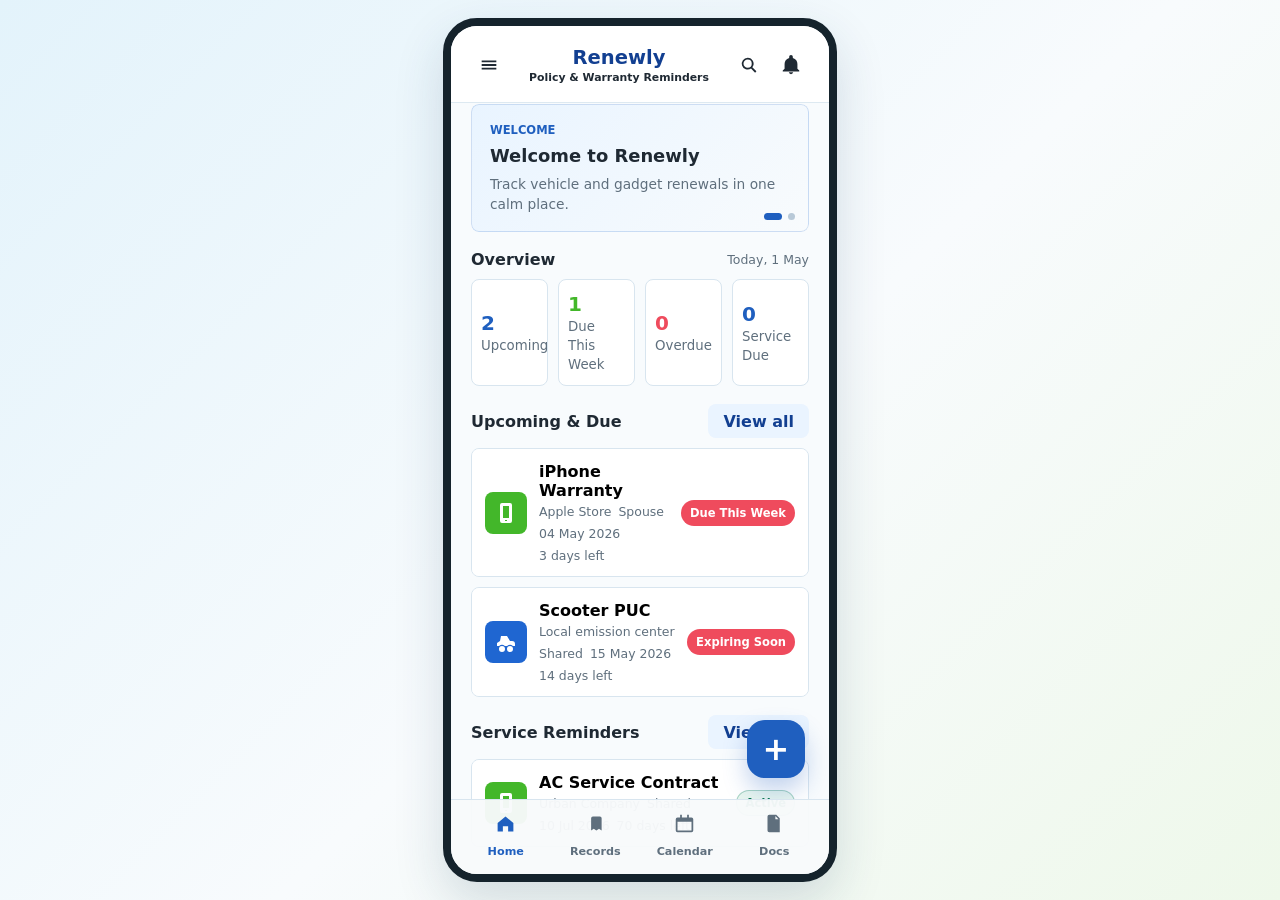
==== index.html @ 43bb4f67 "Initial Renewly MVP" ====
<!doctype html>
<html lang="en">
  <head>
    <meta charset="utf-8" />
    <meta name="viewport" content="width=device-width, initial-scale=1" />
    <title>Renewly: Policy & Warranty Reminders</title>
    <link rel="stylesheet" href="styles.css" />
  </head>
  <body>
    <main class="phone-shell" aria-label="Renewly mobile app prototype">
      <section class="app-screen">
        <header class="topbar">
          <button class="header-icon" type="button" data-action="open-settings" aria-label="Open options">
            <svg viewBox="0 0 24 24" aria-hidden="true"><path d="M4 7h16v2H4zm0 4h16v2H4zm0 4h16v2H4z" /></svg>
          </button>
          <div>
            <h1 id="top-title">Renewly</h1>
            <p id="top-subtitle">Policy & Warranty Reminders</p>
          </div>
          <div class="header-actions">
            <button class="header-icon" type="button" data-action="toggle-search" aria-label="Search">
              <svg viewBox="0 0 24 24" aria-hidden="true"><path d="M10.5 4a6.5 6.5 0 0 1 5.14 10.48l4.44 4.44-1.42 1.42-4.44-4.44A6.5 6.5 0 1 1 10.5 4zm0 2a4.5 4.5 0 1 0 0 9 4.5 4.5 0 0 0 0-9z" /></svg>
            </button>
            <button class="header-icon" type="button" data-action="open-notifications" aria-label="Open notifications">
              <svg viewBox="0 0 24 24" aria-hidden="true"><path d="M12 22a2.5 2.5 0 0 0 2.4-2h-4.8A2.5 2.5 0 0 0 12 22zm7-6v-5a7 7 0 0 0-5-6.7V3a2 2 0 0 0-4 0v1.3A7 7 0 0 0 5 11v5l-2 2v1h18v-1z" /></svg>
            </button>
          </div>
        </header>
        <div class="top-search-panel" id="top-search-panel" hidden>
          <label class="search-field">
            <svg viewBox="0 0 24 24" aria-hidden="true"><path d="M10.5 4a6.5 6.5 0 0 1 5.14 10.48l4.44 4.44-1.42 1.42-4.44-4.44A6.5 6.5 0 1 1 10.5 4zm0 2a4.5 4.5 0 1 0 0 9 4.5 4.5 0 0 0 0-9z" /></svg>
            <input id="global-search-input" type="search" placeholder="Search Renewly" />
          </label>
        </div>

        <section class="content active" id="view-home" data-view="home">
          <label class="search-field screen-search">
            <span aria-hidden="true">Search</span>
            <input id="home-search-input" type="search" placeholder="Search home" />
          </label>

          <div class="announcement-carousel" aria-label="Renewly announcements">
            <div class="announcement-track" id="announcement-track">
              <article class="announcement-slide">
                <small>Welcome</small>
                <strong>Welcome to Renewly</strong>
                <span>Track vehicle and gadget renewals in one calm place.</span>
              </article>
              <article class="announcement-slide offer">
                <small>Reminder</small>
                <strong>Keep bills ready</strong>
                <span>Add photos now so renewal time is easier later.</span>
              </article>
            </div>
            <div class="announcement-dots" aria-label="Announcement slides">
              <button class="active" type="button" data-slide-index="0" aria-label="Show welcome slide"></button>
              <button type="button" data-slide-index="1" aria-label="Show reminder slide"></button>
            </div>
          </div>

          <div class="section-heading compact">
            <h2>Overview</h2>
            <small>Today, 1 May</small>
          </div>
          <div class="summary-grid" aria-label="Renewly summary">
            <button type="button" data-summary-filter="upcoming" aria-label="View upcoming records"><span id="summary-upcoming">0</span><small>Upcoming</small></button>
            <button type="button" data-summary-filter="due-week" aria-label="View records due this week"><span id="summary-due-week">0</span><small>Due This Week</small></button>
            <button type="button" data-summary-filter="overdue" aria-label="View overdue records"><span id="summary-overdue">0</span><small>Overdue</small></button>
            <button type="button" data-summary-filter="service" aria-label="View service due records"><span id="summary-service">0</span><small>Service Due</small></button>
          </div>

          <div class="section-heading">
            <h2>Upcoming & Due</h2>
            <button type="button" data-action="show-records">View all</button>
          </div>
          <div class="record-list" id="attention-list"></div>

          <div class="section-heading">
            <h2>Service Reminders</h2>
            <button type="button" data-filter-shortcut="Automobile">View all</button>
          </div>
          <div class="record-list" id="service-list"></div>
        </section>

        <section class="content" id="view-records" data-view="records">
          <div class="toolbar">
            <label class="search-field">
              <span aria-hidden="true">Search</span>
              <input id="search-input" type="search" placeholder="Search records" />
            </label>
            <select id="category-filter" aria-label="Filter records by category">
              <option value="All">All</option>
              <option value="Automobile">Automobiles</option>
              <option value="Electronics">Electronics</option>
            </select>
          </div>
          <div class="record-list" id="record-list"></div>
        </section>

        <section class="content" id="view-calendar" data-view="calendar">
          <label class="search-field screen-search">
            <span aria-hidden="true">Search</span>
            <input id="calendar-search-input" type="search" placeholder="Search calendar" />
          </label>
          <div class="calendar-card">
            <div>
              <p class="eyebrow">May 2026</p>
              <h2>Renewal Calendar</h2>
            </div>
            <div class="calendar-strip" id="calendar-strip"></div>
          </div>
          <div class="section-heading"><h2>Upcoming Timeline</h2></div>
          <div class="timeline" id="timeline-list"></div>
        </section>

        <section class="content" id="view-documents" data-view="documents">
          <label class="search-field screen-search">
            <span aria-hidden="true">Search</span>
            <input id="document-search-input" type="search" placeholder="Search documents" />
          </label>
          <div class="segment-tabs" aria-label="Filter documents">
            <button class="active" type="button" data-document-filter="All">All</button>
            <button type="button" data-document-filter="Automobile">Automobiles</button>
            <button type="button" data-document-filter="Electronics">Electronics</button>
          </div>
          <div class="section-heading">
            <h2>Documents</h2>
            <button type="button" data-action="open-add">Attach new</button>
          </div>
          <div class="document-list" id="document-list"></div>
        </section>

        <section class="content" id="view-settings" data-view="settings">
          <label class="search-field screen-search">
            <span aria-hidden="true">Search</span>
            <input id="settings-search-input" type="search" placeholder="Search settings" />
          </label>
          <div class="settings-group" data-settings-group="reminder defaults 90 days 30 days 7 days 1 day before">
            <h2>Reminder Defaults</h2>
            <label><input type="checkbox" checked data-reminder="90" /> 90 days before</label>
            <label><input type="checkbox" checked data-reminder="30" /> 30 days before</label>
            <label><input type="checkbox" checked data-reminder="7" /> 7 days before</label>
            <label><input type="checkbox" checked data-reminder="1" /> 1 day before</label>
          </div>
          <div class="settings-group" data-settings-group="family labels self spouse child parent shared">
            <h2>Family Labels</h2>
            <div class="chip-row">
              <span>Self</span><span>Spouse</span><span>Child</span><span>Parent</span><span>Shared</span>
            </div>
          </div>
          <div class="settings-group" data-settings-group="privacy backup app lock export reset demo data local first">
            <h2>Privacy & Backup</h2>
            <label><input type="checkbox" id="app-lock-toggle" /> App lock</label>
            <button class="settings-button" type="button" data-action="export-data">Backup now</button>
            <button class="settings-button muted" type="button" data-action="reset-demo">Reset demo data</button>
            <p class="settings-note" id="settings-note">Local-first data is stored in this browser.</p>
          </div>
          <div class="settings-group" data-settings-group="notifications reminder alerts permission android local notifications">
            <h2>Notification Readiness</h2>
            <label><input type="checkbox" id="notification-ready-toggle" /> Prepare reminder alerts</label>
            <p class="settings-note" id="notification-note">Real Android notifications will be connected in the native app step.</p>
          </div>
          <div class="settings-group" data-settings-group="ocr future bill policy warranty card scan">
            <h2>Future OCR</h2>
            <p class="settings-note">OCR is intentionally outside this MVP. For now, attach photos manually and keep records simple.</p>
          </div>
        </section>

        <button class="fab" type="button" data-action="open-add" aria-label="Add record">+</button>

        <nav class="bottom-nav" aria-label="Primary navigation">
          <button class="active" type="button" data-nav="home" aria-label="Home">
            <svg viewBox="0 0 24 24" aria-hidden="true"><path d="M3 11.5 12 4l9 7.5V21h-6v-6H9v6H3z" /></svg>
            <span>Home</span>
          </button>
          <button type="button" data-nav="records" aria-label="Records">
            <svg viewBox="0 0 24 24" aria-hidden="true"><path d="M7 4h10a2 2 0 0 1 2 2v14l-3-2-3 2-3-2-3 2V6a2 2 0 0 1 2-2zm2 5h6v2H9zm0 4h6v2H9z" /></svg>
            <span>Records</span>
          </button>
          <button type="button" data-nav="calendar" aria-label="Calendar">
            <svg viewBox="0 0 24 24" aria-hidden="true"><path d="M7 2h2v3h6V2h2v3h3a2 2 0 0 1 2 2v13a2 2 0 0 1-2 2H4a2 2 0 0 1-2-2V7a2 2 0 0 1 2-2h3zm13 8H4v10h16z" /></svg>
            <span>Calendar</span>
          </button>
          <button type="button" data-nav="documents" aria-label="Documents">
            <svg viewBox="0 0 24 24" aria-hidden="true"><path d="M6 2h8l4 4v16H6a2 2 0 0 1-2-2V4a2 2 0 0 1 2-2zm7 1.5V7h3.5zM8 12h8v2H8zm0 4h8v2H8z" /></svg>
            <span>Docs</span>
          </button>
        </nav>
      </section>
    </main>

    <dialog class="record-dialog" id="record-dialog">
      <form id="record-form" method="dialog">
        <div class="dialog-header">
          <div>
            <p class="eyebrow" id="record-form-mode">New reminder</p>
            <h2 id="record-form-title">Add Record</h2>
          </div>
          <button class="icon-button" type="button" data-action="close-add" aria-label="Close">X</button>
        </div>

        <label>Category
          <select name="category" required>
            <option value="Automobile">Automobile</option>
            <option value="Electronics">Electronics</option>
          </select>
        </label>
        <label>Item name
          <input name="title" required placeholder="Car insurance, iPhone warranty" />
        </label>
        <div class="two-column">
          <label>Type
            <select name="type" required>
              <option>Insurance</option><option>Warranty</option><option>Service</option><option>PUC</option><option>AMC</option>
            </select>
          </label>
          <label>Full name
            <input name="owner" required placeholder="Name as per policy or bill" />
          </label>
        </div>
        <div class="two-column">
          <label>Start date
            <input name="startDate" type="date" required />
          </label>
          <label>Expiry date
            <input name="expiryDate" type="date" required />
          </label>
        </div>
        <label>Provider or seller
          <input name="provider" placeholder="ICICI Lombard, Croma, Apple" />
        </label>
        <div class="two-column">
          <label>Policy / serial no.
            <input name="referenceNumber" placeholder="Policy no., IMEI, serial no." />
          </label>
          <label>Amount / premium
            <input name="amount" inputmode="decimal" placeholder="Example: 12450" />
          </label>
        </div>
        <label>Coverage / value
          <input name="coverageValue" placeholder="IDV, covered value, warranty value" />
        </label>
        <div class="category-fields automobile-fields" data-category-fields="Automobile">
          <div class="two-column">
            <label>Registration no.
              <input name="vehicleNumber" placeholder="MH01AB1234" />
            </label>
            <label>Odometer / service km
              <input name="odometer" inputmode="numeric" placeholder="Example: 45000" />
            </label>
          </div>
        </div>
        <div class="category-fields electronics-fields" data-category-fields="Electronics">
          <div class="two-column">
            <label>Purchase store
              <input name="purchaseStore" placeholder="Croma, Amazon, Apple" />
            </label>
            <label>Warranty type
              <input name="warrantyType" placeholder="Brand, extended, AMC" />
            </label>
          </div>
        </div>
        <label>Document name
          <input name="documentName" placeholder="Bill photo, policy PDF, warranty card" />
        </label>
        <label>Attach photo or file
          <input name="documentFile" type="file" accept="image/*,.pdf" />
        </label>
        <label>Notes
          <textarea name="notes" rows="3" placeholder="Policy number, serial number, service center info"></textarea>
        </label>

        <div class="dialog-actions">
          <button class="ghost-button" type="button" data-action="close-add">Cancel</button>
          <button class="primary-button" type="submit">Save record</button>
        </div>
      </form>
    </dialog>

    <dialog class="record-dialog" id="renewal-dialog">
      <form id="renewal-form" method="dialog">
        <div class="dialog-header">
          <div>
            <p class="eyebrow">Linked renewal</p>
            <h2>Renew Record</h2>
          </div>
          <button class="icon-button" type="button" data-action="close-renewal" aria-label="Close">X</button>
        </div>

        <label>New provider or seller
          <input name="provider" placeholder="Renewal provider" />
        </label>
        <div class="two-column">
          <label>Renewal date
            <input name="renewalDate" type="date" required />
          </label>
          <label>New expiry date
            <input name="expiryDate" type="date" required />
          </label>
        </div>
        <label>Amount paid
          <input name="amount" inputmode="decimal" placeholder="Example: 14500" />
        </label>
        <label>New bill or policy document name
          <input name="documentName" placeholder="Renewal bill, policy PDF, invoice" />
        </label>
        <label>Attach new photo or file
          <input name="documentFile" type="file" accept="image/*,.pdf" />
        </label>
        <label>Renewal notes
          <textarea name="notes" rows="3" placeholder="Coverage changes, plan details, policy number"></textarea>
        </label>

        <div class="dialog-actions">
          <button class="ghost-button" type="button" data-action="close-renewal">Cancel</button>
          <button class="primary-button" type="submit">Save renewal</button>
        </div>
      </form>
    </dialog>

    <dialog class="record-dialog" id="document-dialog">
      <div class="dialog-header">
        <div>
          <p class="eyebrow" id="document-dialog-category">Document</p>
          <h2 id="document-dialog-title">Document Details</h2>
        </div>
        <button class="icon-button" type="button" data-action="close-document" aria-label="Close">X</button>
      </div>
      <div class="document-detail" id="document-detail"></div>
      <div class="dialog-actions">
        <button class="ghost-button" type="button" data-action="close-document">Close</button>
      </div>
    </dialog>

    <dialog class="record-dialog" id="notification-dialog">
      <div class="dialog-header">
        <div>
          <p class="eyebrow">Reminders</p>
          <h2>Upcoming Notifications</h2>
        </div>
        <button class="icon-button" type="button" data-action="close-notifications" aria-label="Close">X</button>
      </div>
      <div class="notification-list" id="notification-list"></div>
      <div class="dialog-actions">
        <button class="ghost-button" type="button" data-action="close-notifications">Close</button>
      </div>
    </dialog>

    <script src="app.js"></script>
  </body>
</html>
---- styles.css ----
:root {
  --bg: #eef7fb;
  --surface: #f8fbfd;
  --panel: #ffffff;
  --ink: #1f2933;
  --muted: #5f6f7d;
  --line: #d8e5ef;
  --brand: #1f5fbf;
  --brand-dark: #123f91;
  --brand-soft: #eaf4ff;
  --marine: #0f5f7a;
  --fresh: #43b72a;
  --fresh-soft: #e9f8e6;
  --auto: #1f66d1;
  --electronics: #43b72a;
  --danger: #ef4b5d;
  --warn: #d47708;
  --ok: #168764;
  --dark: #26313b;
  --shadow: 0 20px 50px rgba(24, 63, 94, 0.16);
}

* {
  box-sizing: border-box;
}

body {
  min-height: 100vh;
  margin: 0;
  display: grid;
  place-items: center;
  background: linear-gradient(135deg, #e3f3fb 0%, #f8fbfd 54%, #eef8ea 100%);
  color: var(--ink);
  font-family: Inter, system-ui, -apple-system, BlinkMacSystemFont, "Segoe UI", sans-serif;
  font-family: system-ui, -apple-system, BlinkMacSystemFont, "Segoe UI", sans-serif;
}

button,
input,
select,
textarea {
  font: inherit;
}

button {
  cursor: pointer;
}

.phone-shell {
  width: min(100vw, 430px);
  min-height: 100vh;
  padding: 18px;
}

.app-screen {
  position: relative;
  display: flex;
  flex-direction: column;
  height: calc(100vh - 36px);
  min-height: 720px;
  overflow: hidden;
  border: 8px solid #15232c;
  border-radius: 34px;
  background: var(--surface);
  box-shadow: var(--shadow);
}

.topbar {
  display: flex;
  align-items: center;
  justify-content: space-between;
  gap: 16px;
  padding: 20px 20px 18px;
  background: var(--panel);
  box-shadow: 0 1px 0 rgba(216, 229, 239, 0.8);
}

.topbar > div:not(.header-actions) {
  min-width: 0;
  text-align: center;
}

#top-title {
  color: var(--brand-dark);
  font-size: 1.22rem;
}

#top-subtitle {
  margin: 2px 0 0;
  color: var(--ink);
  font-size: 0.68rem;
  font-weight: 700;
}

.eyebrow {
  margin: 0 0 4px;
  color: var(--brand);
  font-size: 0.75rem;
  font-weight: 800;
  text-transform: uppercase;
  letter-spacing: 0;
}

h1,
h2,
p {
  margin-top: 0;
}

h1 {
  margin-bottom: 0;
  font-size: 1.3rem;
  line-height: 1.18;
}

h2 {
  margin-bottom: 0;
  font-size: 1rem;
}

.icon-button {
  display: grid;
  width: 42px;
  height: 42px;
  place-items: center;
  border: 1px solid var(--line);
  border-radius: 8px;
  background: var(--panel);
  color: var(--ink);
  font-size: 0.75rem;
  font-weight: 800;
}

.header-actions {
  display: flex;
  align-items: center;
  gap: 6px;
}

.header-icon {
  display: grid;
  width: 36px;
  height: 36px;
  place-items: center;
  border: 0;
  border-radius: 8px;
  background: transparent;
  color: var(--ink);
}

.header-icon svg {
  width: 22px;
  height: 22px;
  fill: currentColor;
}

.top-search-panel {
  padding: 0 20px 12px;
  background: var(--panel);
}

.top-search-panel[hidden] {
  display: none;
}

.top-search-panel .search-field {
  min-height: 42px;
  background: #f4f8fb;
}

.top-search-panel svg,
.search-field svg {
  width: 18px;
  height: 18px;
  flex: 0 0 auto;
  fill: var(--brand);
}

.dialog-actions {
  display: flex;
  gap: 10px;
}

.primary-button,
.ghost-button,
.section-heading button {
  min-height: 42px;
  border: 0;
  border-radius: 8px;
  padding: 0 14px;
  font-weight: 800;
}

.primary-button {
  background: var(--brand);
  color: white;
}

.ghost-button,
.section-heading button {
  background: #eef5f4;
  color: var(--ink);
  border: 1px solid transparent;
}

.content {
  display: none;
  flex: 1 1 auto;
  min-height: 0;
  overflow-y: auto;
  padding: 0 20px 118px;
}

.content.active {
  display: block;
}

.search-field.screen-search {
  display: none;
}

.announcement-carousel {
  position: relative;
  margin: 2px 0 18px;
  overflow: hidden;
  border-radius: 8px;
}

.announcement-track {
  display: flex;
  overflow-x: auto;
  scroll-snap-type: x mandatory;
  scroll-behavior: smooth;
  scrollbar-width: none;
}

.announcement-track::-webkit-scrollbar {
  display: none;
}

.announcement-slide {
  flex: 0 0 100%;
  min-height: 126px;
  scroll-snap-align: start;
  border: 1px solid rgba(31, 95, 191, 0.18);
  border-radius: 8px;
  padding: 18px;
  background: linear-gradient(135deg, #e9f4ff 0%, #f8fbfd 100%);
  color: var(--ink);
}

.announcement-slide.offer {
  background: linear-gradient(135deg, #edf9e8 0%, #f8fbfd 100%);
  border-color: rgba(67, 183, 42, 0.22);
}

.announcement-slide small {
  display: block;
  margin-bottom: 8px;
  color: var(--brand);
  font-size: 0.72rem;
  font-weight: 900;
  text-transform: uppercase;
}

.announcement-slide strong {
  display: block;
  margin-bottom: 8px;
  font-size: 1.12rem;
}

.announcement-slide span {
  color: var(--muted);
  font-size: 0.86rem;
  line-height: 1.35;
}

.announcement-dots {
  position: absolute;
  right: 14px;
  bottom: 12px;
  display: flex;
  gap: 6px;
}

.announcement-dots button {
  width: 7px;
  height: 7px;
  border: 0;
  border-radius: 999px;
  padding: 0;
  background: #b8c9d8;
}

.announcement-dots .active {
  width: 18px;
  background: var(--brand);
}

.section-heading.compact {
  margin-top: 0;
}

.section-heading small {
  color: var(--muted);
  font-size: 0.78rem;
}

.summary-grid {
  display: grid;
  grid-template-columns: repeat(4, 1fr);
  gap: 10px;
  margin-bottom: 18px;
}

.summary-grid button {
  min-width: 0;
  min-height: 74px;
  padding: 12px 9px;
  border: 1px solid var(--line);
  border-radius: 8px;
  background: var(--panel);
  color: var(--ink);
  text-align: left;
}

.summary-grid button:active {
  transform: translateY(1px);
}

.summary-grid button:nth-child(1) span,
.summary-grid button:nth-child(4) span {
  color: var(--brand);
}

.summary-grid button:nth-child(2) span {
  color: var(--fresh);
}

.summary-grid button:nth-child(3) span {
  color: var(--danger);
}

.summary-grid span {
  display: block;
  font-size: 1.25rem;
  font-weight: 800;
}

.summary-grid small,
.record-meta,
.document-card small,
.category-tile small,
.timeline small {
  color: var(--muted);
}

.section-heading {
  display: flex;
  align-items: center;
  justify-content: space-between;
  gap: 12px;
  margin: 18px 0 10px;
}

.section-heading button {
  min-height: 34px;
  background: var(--brand-soft);
  color: var(--brand-dark);
  border-color: transparent;
}

.record-list,
.document-list,
.timeline {
  display: grid;
  gap: 10px;
}

.record-wrap,
.record-card,
.document-card,
.settings-group,
.calendar-card {
  border: 1px solid var(--line);
  border-radius: 8px;
  background: var(--panel);
}

.record-wrap {
  overflow: hidden;
}

.record-wrap.expanded {
  border-color: rgba(22, 135, 100, 0.45);
  box-shadow: 0 10px 24px rgba(15, 60, 75, 0.08);
}

.record-card {
  display: grid;
  grid-template-columns: auto 1fr auto;
  align-items: center;
  gap: 12px;
  padding: 13px;
  width: 100%;
  border: 0;
  border-radius: 0;
  text-align: left;
}

.record-icon {
  display: grid;
  width: 42px;
  height: 42px;
  place-items: center;
  border-radius: 8px;
  color: white;
}

.record-icon svg {
  width: 24px;
  height: 24px;
  fill: currentColor;
}

.record-icon.auto {
  background: var(--auto);
}

.record-icon.electronics {
  background: var(--electronics);
}

.record-card strong {
  display: block;
  margin-bottom: 4px;
}

.record-meta {
  display: flex;
  flex-wrap: wrap;
  gap: 7px;
  font-size: 0.78rem;
}

.status {
  border-radius: 999px;
  padding: 5px 8px;
  color: white;
  font-size: 0.72rem;
  font-weight: 800;
  white-space: nowrap;
}

.status.active {
  border: 1px solid rgba(22, 135, 100, 0.32);
  background: #e8f6ef;
  color: #0b7550;
}

.status.soon,
.status.service {
  border: 1px solid rgba(239, 75, 93, 0.32);
  background: var(--danger);
  color: white;
}

.status.expired {
  border: 1px solid rgba(239, 75, 93, 0.32);
  background: #fff0f2;
  color: #c92f40;
}

.status.archived {
  background: #667085;
}

.inline-detail {
  display: grid;
  gap: 12px;
  border-top: 1px solid var(--line);
  padding: 13px;
  background: #f8fbfa;
}

.detail-grid {
  display: grid;
  grid-template-columns: 1fr 1fr;
  gap: 8px;
}

.detail-grid div {
  min-width: 0;
  border-radius: 8px;
  padding: 10px;
  background: #eef5f4;
}

.detail-grid .wide {
  grid-column: 1 / -1;
}

.detail-grid span {
  display: block;
  margin-bottom: 3px;
  color: var(--muted);
  font-size: 0.68rem;
  font-weight: 900;
  text-transform: uppercase;
}

.detail-grid strong {
  display: block;
  overflow-wrap: anywhere;
  font-size: 0.82rem;
}

.inline-actions {
  display: grid;
  grid-template-columns: repeat(2, minmax(0, 1fr));
  gap: 8px;
}

.inline-actions button {
  min-height: 40px;
  border: 0;
  border-radius: 8px;
  background: #e9f1f3;
  color: var(--ink);
  font-weight: 900;
}

.inline-actions .primary-inline {
  grid-column: 1 / -1;
  background: var(--brand);
  color: white;
}

.comparison-note {
  border-radius: 8px;
  padding: 11px;
  background: #eef5f4;
  color: var(--muted);
  font-size: 0.82rem;
  font-weight: 700;
}

.renewal-history {
  display: grid;
  gap: 8px;
}

.renewal-history > strong {
  font-size: 0.86rem;
}

.renewal-history article {
  display: grid;
  gap: 3px;
  border-radius: 8px;
  padding: 10px;
  background: #eef5f4;
}

.renewal-history span,
.renewal-history small {
  color: var(--muted);
  font-size: 0.76rem;
}

.category-grid {
  display: grid;
  grid-template-columns: repeat(2, 1fr);
  gap: 10px;
}

.category-tile {
  min-height: 118px;
  border: 1px solid var(--line);
  border-radius: 8px;
  padding: 14px;
  background: var(--panel);
  color: var(--ink);
  text-align: left;
}

.category-tile span {
  display: block;
  margin-bottom: 12px;
  font-size: 0.82rem;
  font-weight: 900;
}

.category-tile strong,
.category-tile small {
  display: block;
}

.toolbar {
  display: grid;
  grid-template-columns: 1fr;
  gap: 10px;
  margin-bottom: 14px;
}

.toolbar .search-field {
  display: none;
}

.segment-tabs {
  display: grid;
  grid-template-columns: repeat(3, 1fr);
  gap: 0;
  margin-bottom: 14px;
  border-bottom: 1px solid var(--line);
}

.segment-tabs button {
  min-height: 44px;
  border: 0;
  border-bottom: 2px solid transparent;
  background: transparent;
  color: var(--muted);
  font-size: 0.8rem;
  font-weight: 800;
}

.segment-tabs .active {
  border-bottom-color: var(--brand);
  color: var(--brand-dark);
}

.search-field {
  display: flex;
  align-items: center;
  gap: 8px;
  min-width: 0;
  border: 1px solid var(--line);
  border-radius: 8px;
  padding: 0 12px;
  background: var(--panel);
}

.search-field input,
.toolbar select,
.record-dialog input,
.record-dialog select,
.record-dialog textarea {
  width: 100%;
  min-height: 42px;
  border: 1px solid var(--line);
  border-radius: 8px;
  padding: 0 12px;
  background: white;
  color: var(--ink);
}

.search-field input {
  border: 0;
  padding: 0;
  outline: 0;
}

.search-field span {
  color: var(--muted);
  font-size: 0.75rem;
  font-weight: 800;
}

.calendar-card {
  padding: 16px;
}

.calendar-strip {
  display: grid;
  grid-template-columns: repeat(7, 1fr);
  gap: 5px;
  margin-top: 14px;
}

.calendar-strip span {
  display: grid;
  min-height: 34px;
  place-items: center;
  border-radius: 8px;
  background: #eef5f4;
  color: var(--muted);
  font-weight: 800;
}

.calendar-strip .marked {
  background: var(--brand-soft);
  color: var(--brand-dark);
}

.timeline-item {
  display: grid;
  grid-template-columns: 56px 1fr;
  gap: 12px;
  width: 100%;
  padding: 13px;
  border: 1px solid var(--line);
  border-radius: 8px;
  background: var(--panel);
  color: var(--ink);
  text-align: left;
}

.timeline-date {
  display: grid;
  min-height: 48px;
  place-items: center;
  border-radius: 8px;
  background: #eef5f4;
  font-weight: 800;
}

.document-card {
  width: 100%;
  padding: 14px;
  text-align: left;
}

.document-card strong,
.document-card small {
  display: block;
}

.document-detail {
  display: grid;
  gap: 12px;
  padding: 18px;
}

.document-group {
  overflow: hidden;
  border: 1px solid var(--line);
  border-radius: 8px;
  background: var(--panel);
}

.document-group + .document-group {
  margin-top: 12px;
}

.document-group-header {
  display: grid;
  grid-template-columns: auto 1fr auto;
  align-items: center;
  gap: 12px;
  padding: 14px;
  border-bottom: 1px solid var(--line);
}

.document-group-header strong,
.document-group-header small {
  display: block;
}

.document-group-header small {
  color: var(--muted);
  font-size: 0.78rem;
}

.document-group-header > span:last-child {
  color: var(--ink);
  font-size: 1rem;
  font-weight: 900;
}

.document-row {
  display: grid;
  grid-template-columns: 54px 1fr auto;
  align-items: center;
  gap: 12px;
  width: 100%;
  min-height: 76px;
  border: 0;
  border-bottom: 1px solid var(--line);
  padding: 10px 14px;
  background: var(--panel);
  color: var(--ink);
  text-align: left;
}

.document-row:last-child {
  border-bottom: 0;
}

.document-row strong,
.document-row small {
  display: block;
}

.document-row small {
  color: var(--muted);
  font-size: 0.78rem;
  line-height: 1.35;
}

.document-row > span:last-child {
  color: var(--muted);
  font-weight: 900;
}

.doc-thumb {
  display: grid;
  width: 54px;
  height: 54px;
  place-items: center;
  overflow: hidden;
  border: 1px solid var(--line);
  border-radius: 8px;
  background: #f4f8fb;
  color: var(--danger);
  font-size: 0.72rem;
  font-weight: 900;
}

.doc-thumb img {
  width: 100%;
  height: 100%;
  object-fit: cover;
}

.document-preview {
  display: grid;
  gap: 8px;
  place-items: center;
  min-height: 156px;
  border: 1px dashed #abc0c7;
  border-radius: 8px;
  padding: 18px;
  background: #f3f8f7;
  text-align: center;
}

.document-preview span {
  display: grid;
  width: 58px;
  height: 58px;
  place-items: center;
  border-radius: 8px;
  background: var(--brand);
  color: white;
  font-weight: 900;
}

.document-preview img {
  display: block;
  width: 100%;
  max-height: 260px;
  object-fit: contain;
  border-radius: 8px;
  background: white;
}

.document-preview small {
  color: var(--muted);
  line-height: 1.4;
}

.notification-list {
  display: grid;
  gap: 10px;
  padding: 18px;
}

.notification-item {
  display: grid;
  grid-template-columns: auto 1fr auto;
  align-items: center;
  gap: 12px;
  width: 100%;
  border: 1px solid var(--line);
  border-radius: 8px;
  padding: 12px;
  background: var(--panel);
  color: var(--ink);
  text-align: left;
}

.notification-item strong,
.notification-item small {
  display: block;
}

.notification-item small {
  color: var(--muted);
  font-size: 0.76rem;
  line-height: 1.35;
}

.settings-group {
  display: grid;
  gap: 12px;
  margin-bottom: 12px;
  padding: 16px;
}

.settings-group label {
  display: flex;
  align-items: center;
  gap: 10px;
}

.settings-button {
  min-height: 42px;
  border: 0;
  border-radius: 8px;
  background: var(--brand);
  color: white;
  font-weight: 800;
}

.settings-button.muted {
  background: #e9f1f3;
  color: var(--ink);
}

.settings-note {
  margin-bottom: 0;
  color: var(--muted);
  font-size: 0.82rem;
  line-height: 1.4;
}

.category-fields[hidden] {
  display: none;
}

.chip-row {
  display: flex;
  flex-wrap: wrap;
  gap: 8px;
}

.chip-row span {
  border-radius: 999px;
  padding: 7px 10px;
  background: var(--brand-soft);
  color: var(--brand-dark);
  font-size: 0.82rem;
  font-weight: 800;
}

.fab {
  position: absolute;
  right: 24px;
  bottom: 96px;
  display: grid;
  width: 58px;
  height: 58px;
  place-items: center;
  border: 0;
  border-radius: 18px;
  background: var(--brand);
  color: white;
  box-shadow: 0 12px 24px rgba(31, 95, 191, 0.28);
  font-size: 2rem;
  font-weight: 600;
}

.bottom-nav {
  position: absolute;
  inset-inline: 0;
  bottom: 0;
  display: grid;
  grid-template-columns: repeat(4, 1fr);
  gap: 4px;
  border-top: 1px solid var(--line);
  padding: 8px 12px 12px;
  background: rgba(248, 250, 251, 0.96);
}

.bottom-nav button {
  display: grid;
  gap: 4px;
  min-height: 54px;
  place-items: center;
  border: 0;
  border-radius: 8px;
  background: transparent;
  color: var(--muted);
  font-size: 0.72rem;
  font-weight: 800;
}

.bottom-nav svg {
  width: 21px;
  height: 21px;
  fill: currentColor;
}

.bottom-nav span {
  font-size: 0.7rem;
  font-weight: 900;
}

.bottom-nav .active {
  background: transparent;
  color: var(--brand);
}

.record-dialog {
  width: min(92vw, 390px);
  max-height: calc(100dvh - 28px);
  border: 0;
  border-radius: 16px;
  padding: 0;
  background: var(--panel);
  color: var(--ink);
  box-shadow: var(--shadow);
  overflow-y: auto;
  overscroll-behavior: contain;
}

.record-dialog::backdrop {
  background: rgba(14, 24, 34, 0.48);
}

.record-dialog form {
  display: grid;
  gap: 14px;
}

.record-dialog form {
  padding: 18px;
}

.dialog-header {
  display: flex;
  align-items: flex-start;
  justify-content: space-between;
  gap: 12px;
}

.record-dialog > .dialog-header {
  padding: 18px 18px 0;
}

.record-dialog label {
  display: grid;
  gap: 6px;
  color: var(--muted);
  font-size: 0.82rem;
  font-weight: 800;
}

.record-dialog textarea {
  min-height: 82px;
  padding-block: 10px;
  resize: vertical;
}

.two-column {
  display: grid;
  grid-template-columns: 1fr 1fr;
  gap: 10px;
}

.dialog-actions {
  justify-content: flex-end;
}

.dialog-actions.wrap {
  flex-wrap: wrap;
  justify-content: stretch;
}

.dialog-actions.wrap button {
  flex: 1 1 auto;
}

.dialog-actions .ghost-button {
  background: #eef5f4;
  color: var(--ink);
  border-color: transparent;
}

.detail-body {
  display: grid;
  gap: 12px;
}

.detail-line {
  display: grid;
  gap: 4px;
  padding: 12px;
  border-radius: 8px;
  background: #eef5f4;
}

.detail-line span {
  color: var(--muted);
  font-size: 0.75rem;
  font-weight: 800;
  text-transform: uppercase;
}

.empty-state {
  padding: 18px;
  border: 1px dashed #adc0c7;
  border-radius: 8px;
  color: var(--muted);
  text-align: center;
}

.action-empty {
  display: grid;
  gap: 10px;
  justify-items: center;
  background: var(--panel);
}

.action-empty strong {
  color: var(--ink);
}

.action-empty span {
  max-width: 280px;
  font-size: 0.86rem;
  line-height: 1.4;
}

@media (max-width: 520px) {
  body {
    display: block;
    background: var(--surface);
  }

  .phone-shell {
    width: 100%;
    min-height: 100vh;
    padding: 0;
  }

  .app-screen {
    height: 100dvh;
    min-height: 100dvh;
    border: 0;
    border-radius: 0;
    box-shadow: none;
  }

  .topbar {
    padding-top: 16px;
  }

  .record-dialog {
    width: 100vw;
    max-width: 100vw;
    max-height: 74dvh;
    margin: auto 0 0;
    border-radius: 18px 18px 0 0;
  }

  .record-dialog form {
    padding: 16px 14px 20px;
  }

  .dialog-header {
    position: sticky;
    top: 0;
    z-index: 2;
    margin: -16px -14px 0;
    padding: 16px 14px 10px;
    background: var(--panel);
    border-bottom: 1px solid var(--line);
  }

  .dialog-actions {
    position: sticky;
    bottom: 0;
    z-index: 2;
    margin: 0 -14px -20px;
    padding: 12px 14px 20px;
    background: var(--panel);
    border-top: 1px solid var(--line);
  }

  .dialog-actions.wrap button {
    min-width: 88px;
  }
}
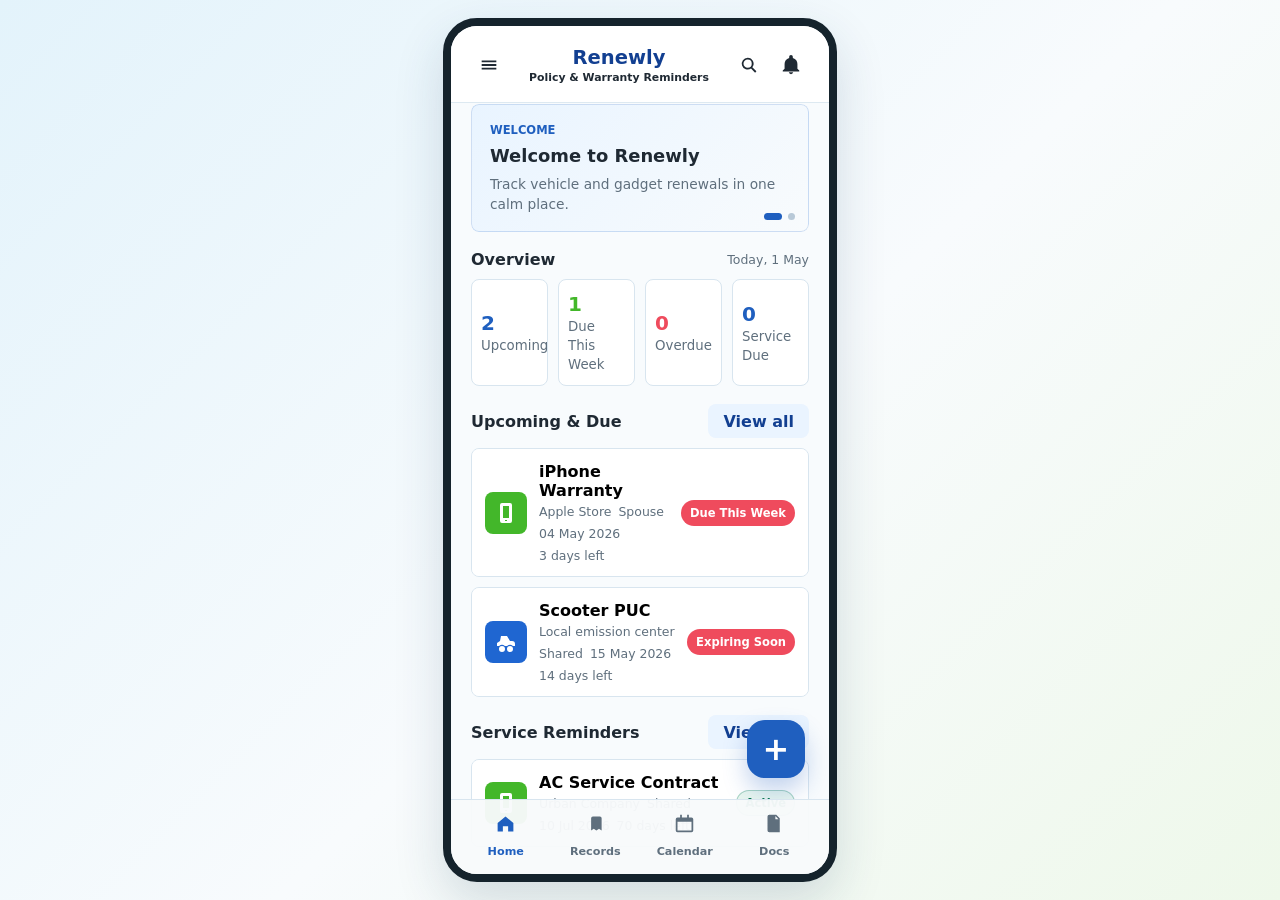
==== commit 1062e1f7: "Add accessible privacy policy link" ====
--- a/index.html
+++ b/index.html
@@ -151,6 +151,7 @@
           <div class="settings-group" data-settings-group="privacy backup app lock export reset demo data local first">
             <h2>Privacy & Backup</h2>
             <label><input type="checkbox" id="app-lock-toggle" /> App lock</label>
+            <button class="settings-button secondary" type="button" data-action="open-privacy">Privacy policy</button>
             <button class="settings-button" type="button" data-action="export-data">Backup now</button>
             <button class="settings-button muted" type="button" data-action="reset-demo">Reset demo data</button>
             <p class="settings-note" id="settings-note">Local-first data is stored in this browser.</p>
@@ -158,7 +159,7 @@
           <div class="settings-group" data-settings-group="notifications reminder alerts permission android local notifications">
             <h2>Notification Readiness</h2>
             <label><input type="checkbox" id="notification-ready-toggle" /> Prepare reminder alerts</label>
-            <p class="settings-note" id="notification-note">Real Android notifications will be connected in the native app step.</p>
+            <p class="settings-note" id="notification-note">In the Android app, this asks for notification permission and schedules renewal reminders.</p>
           </div>
           <div class="settings-group" data-settings-group="ocr future bill policy warranty card scan">
             <h2>Future OCR</h2>
--- a/styles.css
+++ b/styles.css
@@ -27,6 +27,7 @@
 body {
   min-height: 100vh;
   margin: 0;
+  overflow-x: hidden;
   display: grid;
   place-items: center;
   background: linear-gradient(135deg, #e3f3fb 0%, #f8fbfd 54%, #eef8ea 100%);
@@ -730,6 +731,8 @@
   display: grid;
   gap: 12px;
   padding: 18px;
+  min-height: 0;
+  overflow-y: auto;
 }
 
 .document-group {
@@ -916,6 +919,11 @@
 .settings-button.muted {
   background: #e9f1f3;
   color: var(--ink);
+}
+
+.settings-button.secondary {
+  background: var(--brand-soft);
+  color: var(--brand-dark);
 }
 
 .settings-note {
@@ -1015,6 +1023,13 @@
   overscroll-behavior: contain;
 }
 
+#document-dialog[open],
+#notification-dialog[open] {
+  display: flex;
+  flex-direction: column;
+  overflow: hidden;
+}
+
 .record-dialog::backdrop {
   background: rgba(14, 24, 34, 0.48);
 }
@@ -1148,11 +1163,17 @@
   }
 
   .record-dialog {
-    width: 100vw;
-    max-width: 100vw;
-    max-height: 74dvh;
+    width: calc(100vw - 20px);
+    max-width: calc(100vw - 20px);
+    max-height: calc(100dvh - 20px);
     margin: auto 0 0;
     border-radius: 18px 18px 0 0;
+  }
+
+  #document-dialog,
+  #notification-dialog {
+    margin: auto;
+    border-radius: 16px;
   }
 
   .record-dialog form {
@@ -1179,6 +1200,28 @@
     border-top: 1px solid var(--line);
   }
 
+  #document-dialog .dialog-header,
+  #notification-dialog .dialog-header {
+    margin: 0;
+    padding: 14px 14px 10px;
+  }
+
+  #document-dialog .dialog-actions,
+  #notification-dialog .dialog-actions {
+    margin: 0;
+    padding: 10px 14px 14px;
+  }
+
+  .document-detail,
+  .notification-list {
+    padding: 14px;
+  }
+
+  .document-preview {
+    min-height: 132px;
+    padding: 14px;
+  }
+
   .dialog-actions.wrap button {
     min-width: 88px;
   }
